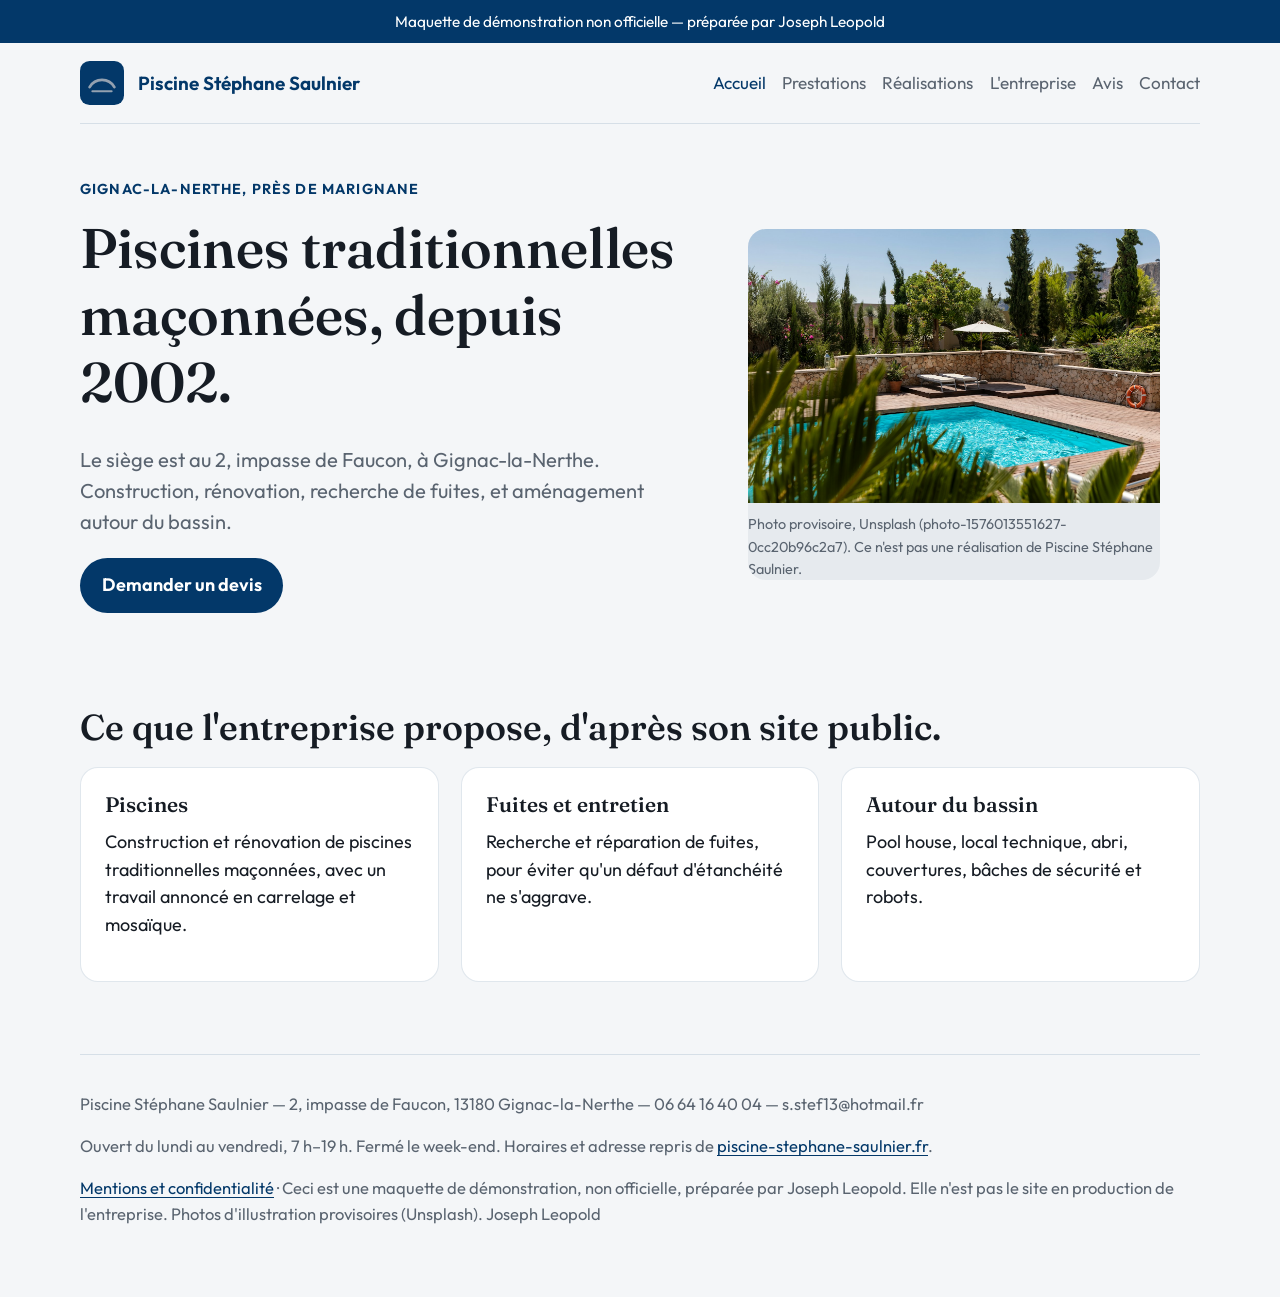
==== index.html @ 535b2942 "Maquette de démonstration non officielle — Piscine Stéphane Saulnier" ====
<!DOCTYPE html>
<html lang="fr">
<head>
  <meta charset="utf-8"/>
  <meta name="viewport" content="width=device-width, initial-scale=1"/>
  <meta name="robots" content="noindex, nofollow"/>
  <meta name="description" content="Maquette de démonstration non officielle — préparée par Joseph Leopold."/>
  <title>Piscine Stéphane Saulnier — Gignac-la-Nerthe</title>
  <link rel="preconnect" href="https://fonts.googleapis.com"/>
  <link rel="preconnect" href="https://fonts.gstatic.com" crossorigin/>
  <link href="https://fonts.googleapis.com/css2?family=Fraunces:opsz,wght@9..144,500;9..144,600&family=Outfit:wght@400;500;650&display=swap" rel="stylesheet"/>
  <link rel="stylesheet" href="css/style.css"/>
</head>
<body>
  <div class="banner">Maquette de démonstration non officielle — préparée par Joseph Leopold</div>
  <div class="wrap">
    <header class="site">
      <a class="brand" href="index.html"><svg width="44" height="44" viewBox="0 0 64 64" aria-hidden="true">
  <rect width="64" height="64" rx="14" fill="#033869"/>
  <path d="M14 38c8-14 28-14 36 0" fill="none" stroke="#94A1B0" stroke-width="4" stroke-linecap="round"/>
  <path d="M18 44h28" stroke="#94A1B0" stroke-width="3" stroke-linecap="round"/>
</svg><span>Piscine Stéphane Saulnier</span></a>
      <nav class="menu"><a href="index.html" aria-current="page">Accueil</a><a href="prestations.html">Prestations</a><a href="realisations.html">Réalisations</a><a href="a-propos.html">L'entreprise</a><a href="avis.html">Avis</a><a href="contact.html">Contact</a></nav>
    </header>
    
    <section class="hero">
      <div class="grid-2">
        <div>
          <p class="kicker">Gignac-la-Nerthe, près de Marignane</p>
          <h1>Piscines traditionnelles maçonnées, depuis 2002.</h1>
          <p class="lead">Le siège est au 2, impasse de Faucon, à Gignac-la-Nerthe. Construction, rénovation, recherche de fuites, et aménagement autour du bassin.</p>
          <p><a class="btn" href="contact.html">Demander un devis</a></p>
        </div>
        <figure class="photo">
          <img src="img/bassin-1.jpg" alt="Bassin extérieur, photographie d'illustration"/>
          <figcaption class="caption">Photo provisoire, Unsplash (photo-1576013551627-0cc20b96c2a7). Ce n'est pas une réalisation de Piscine Stéphane Saulnier.</figcaption>
        </figure>
      </div>
    </section>
    <section class="block">
      <h2>Ce que l'entreprise propose, d'après son site public.</h2>
      <div class="grid-3">
        <article class="card">
          <h3>Piscines</h3>
          <p>Construction et rénovation de piscines traditionnelles maçonnées, avec un travail annoncé en carrelage et mosaïque.</p>
        </article>
        <article class="card">
          <h3>Fuites et entretien</h3>
          <p>Recherche et réparation de fuites, pour éviter qu'un défaut d'étanchéité ne s'aggrave.</p>
        </article>
        <article class="card">
          <h3>Autour du bassin</h3>
          <p>Pool house, local technique, abri, couvertures, bâches de sécurité et robots.</p>
        </article>
      </div>
    </section>

    <footer class="site">
      <p>Piscine Stéphane Saulnier — 2, impasse de Faucon, 13180 Gignac-la-Nerthe — 06 64 16 40 04 — s.stef13@hotmail.fr</p>
      <p>Ouvert du lundi au vendredi, 7 h–19 h. Fermé le week-end. Horaires et adresse repris de <a href="https://www.piscine-stephane-saulnier.fr/">piscine-stephane-saulnier.fr</a>.</p>
      <p><a href="mentions.html">Mentions et confidentialité</a> · Ceci est une maquette de démonstration, non officielle, préparée par Joseph Leopold. Elle n'est pas le site en production de l'entreprise. Photos d'illustration provisoires (Unsplash). Joseph Leopold</p>
    </footer>
  </div>
  <script src="js/main.js"></script>
</body>
</html>
---- css/style.css ----
/* Maquette de démonstration — Piscine Stéphane Saulnier. Non officielle. */
:root{
  --navy:#033869;
  --gray:#94A1B0;
  --bg:#F4F6F8;
  --ink:#161C24;
  --muted:#5A6470;
  --card:#fff;
  --line:rgba(3,56,105,.12);
  --max:1120px;
}
*{box-sizing:border-box}
html,body{margin:0;padding:0;background:var(--bg);color:var(--ink);font-family:Outfit,system-ui,sans-serif;font-size:18px;line-height:1.55;overflow-x:hidden}
img{max-width:100%;height:auto;display:block}
a{color:var(--navy);text-decoration-thickness:1px;text-underline-offset:3px}
a:hover{color:#02244a}
h1,h2,h3{font-family:Fraunces,Georgia,serif;font-weight:560;line-height:1.2;margin:0 0 .5em;color:var(--ink)}
h1{font-size:clamp(2rem,5vw,3.1rem)}
h2{font-size:clamp(1.45rem,3vw,2rem)}
p{margin:0 0 1em;overflow-wrap:anywhere}
.wrap{width:min(var(--max), calc(100% - 2.4rem));margin-inline:auto}
.banner{background:var(--navy);color:#fff;font-size:.85rem;padding:.55rem 1.2rem;text-align:center}
header.site{display:flex;align-items:center;justify-content:space-between;gap:1rem;padding:1rem 0;position:sticky;top:0;background:var(--bg);border-bottom:1px solid var(--line);z-index:10}
.brand{display:flex;align-items:center;gap:.75rem;color:inherit;text-decoration:none;min-width:0}
.brand svg{flex:0 0 auto}
.brand span{font-weight:650;font-size:1.05rem;color:var(--navy)}
nav.menu{display:flex;flex-wrap:wrap;gap:.3rem .9rem;justify-content:flex-end}
nav.menu a{text-decoration:none;font-size:.95rem;color:var(--muted)}
nav.menu a[aria-current="page"],nav.menu a:hover{color:var(--navy)}
.hero{padding:3rem 0 2.2rem}
.kicker{color:var(--navy);letter-spacing:.08em;text-transform:uppercase;font-size:.8rem;font-weight:650;margin-bottom:.8rem}
.lead{font-size:1.12rem;color:var(--muted);max-width:38rem}
.btn{display:inline-block;background:var(--navy);color:#fff;text-decoration:none;font-weight:650;padding:.75rem 1.2rem;border-radius:999px;border:0;cursor:pointer;font-family:inherit;font-size:1rem}
.btn:hover{color:#fff;filter:brightness(1.08)}
.grid-2{display:grid;grid-template-columns:1fr;gap:1.5rem}
.grid-3{display:grid;grid-template-columns:1fr;gap:1.2rem}
@media(min-width:800px){
  .grid-2{grid-template-columns:1.1fr .9fr;align-items:center}
  .grid-3{grid-template-columns:repeat(3,1fr)}
}
.card{background:var(--card);border:1px solid var(--line);border-radius:18px;padding:1.3rem 1.35rem}
.photo{border-radius:18px;overflow:hidden;background:#e6eaee}
.photo img{width:100%;object-fit:cover}
.caption{font-size:.8rem;color:var(--muted);margin-top:.55rem}
section.block{padding:2rem 0}
.notice{font-size:.92rem;color:var(--muted);border-left:3px solid var(--navy);padding-left:1rem}
footer.site{border-top:1px solid var(--line);padding:2rem 0 3rem;margin-top:2rem;color:var(--muted);font-size:.92rem}
.hours{display:grid;grid-template-columns:auto 1fr;gap:.2rem 1.2rem}
form.devis label{display:block;margin:.7rem 0 .3rem;font-size:.95rem}
form.devis input,form.devis textarea{width:100%;background:#fff;color:var(--ink);border:1px solid var(--line);border-radius:10px;padding:.7rem .8rem;font:inherit}
form.devis textarea{min-height:8rem;resize:vertical}
.form-note{margin-top:1rem;color:var(--muted)}
.quote footer{margin-top:.6rem;color:var(--muted);font-size:.9rem}
@media(max-width:799px){
  header.site{flex-wrap:wrap}
  nav.menu{width:100%}
}
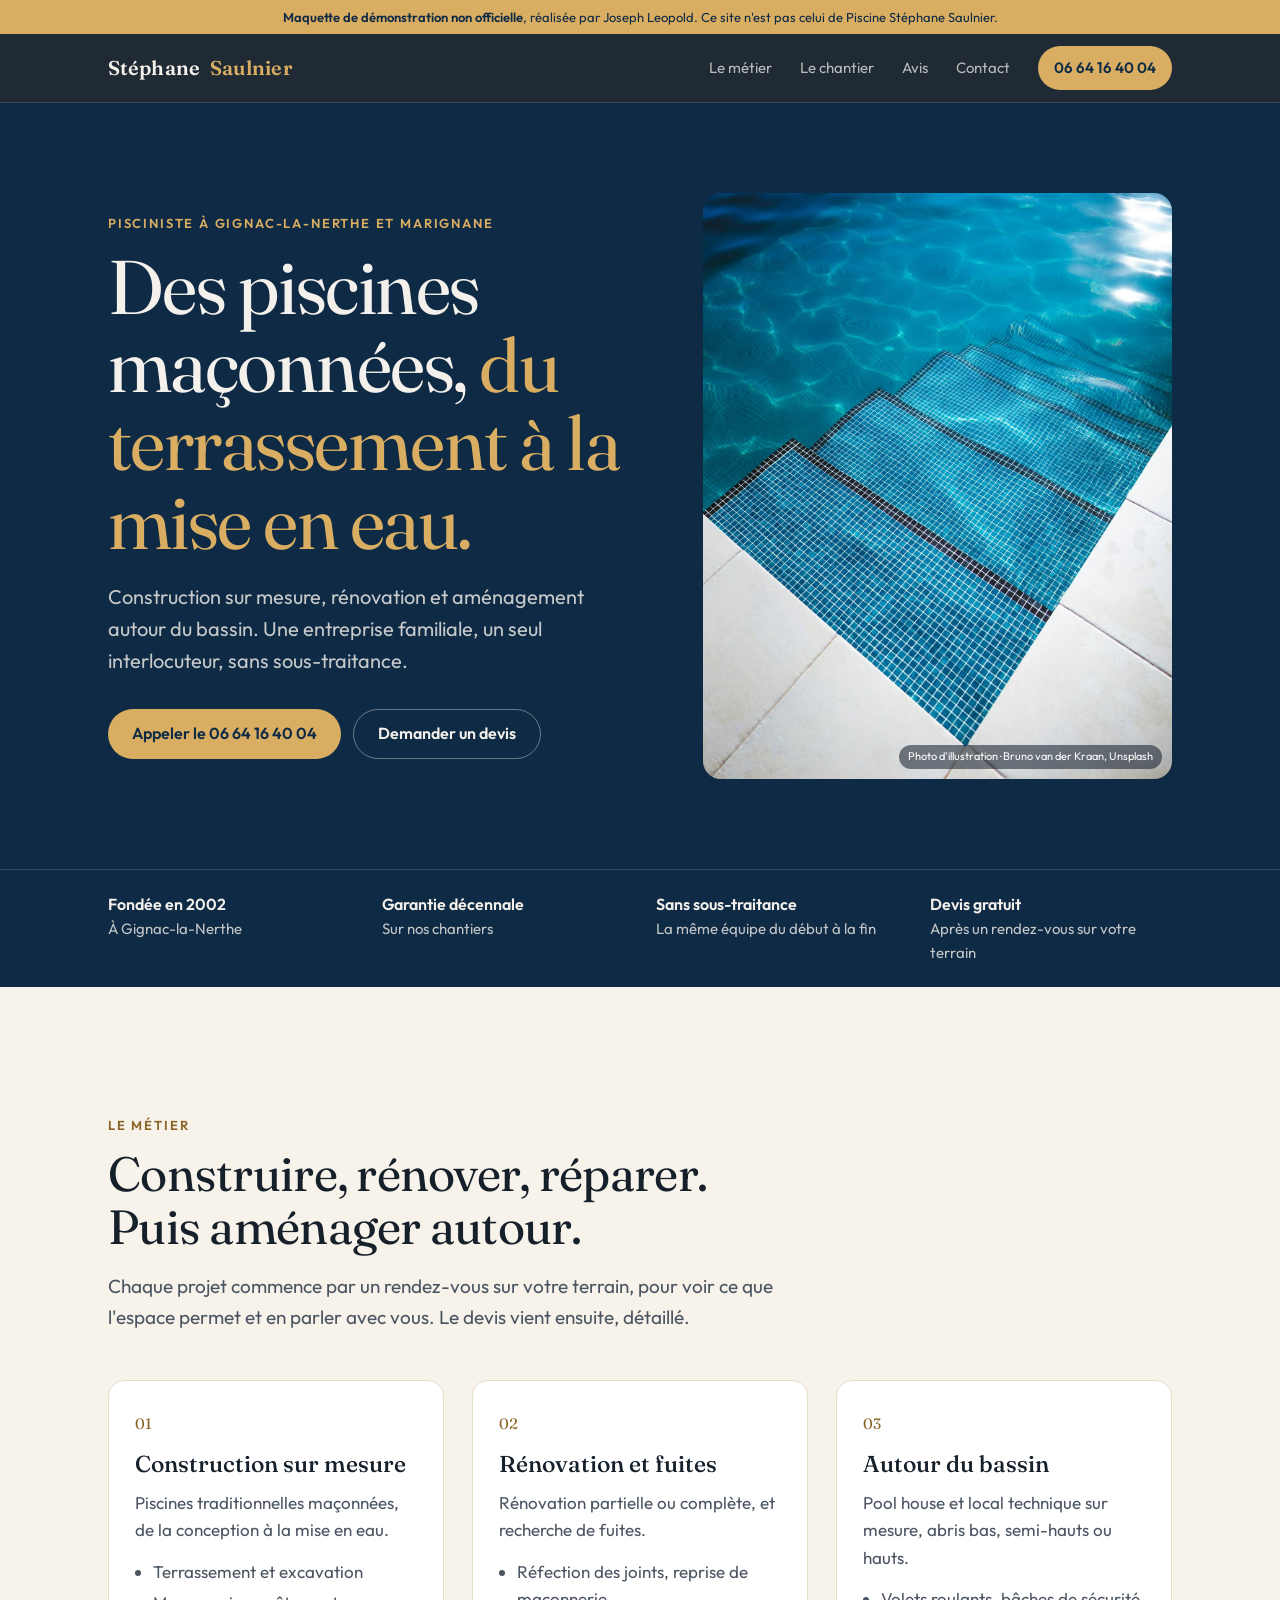
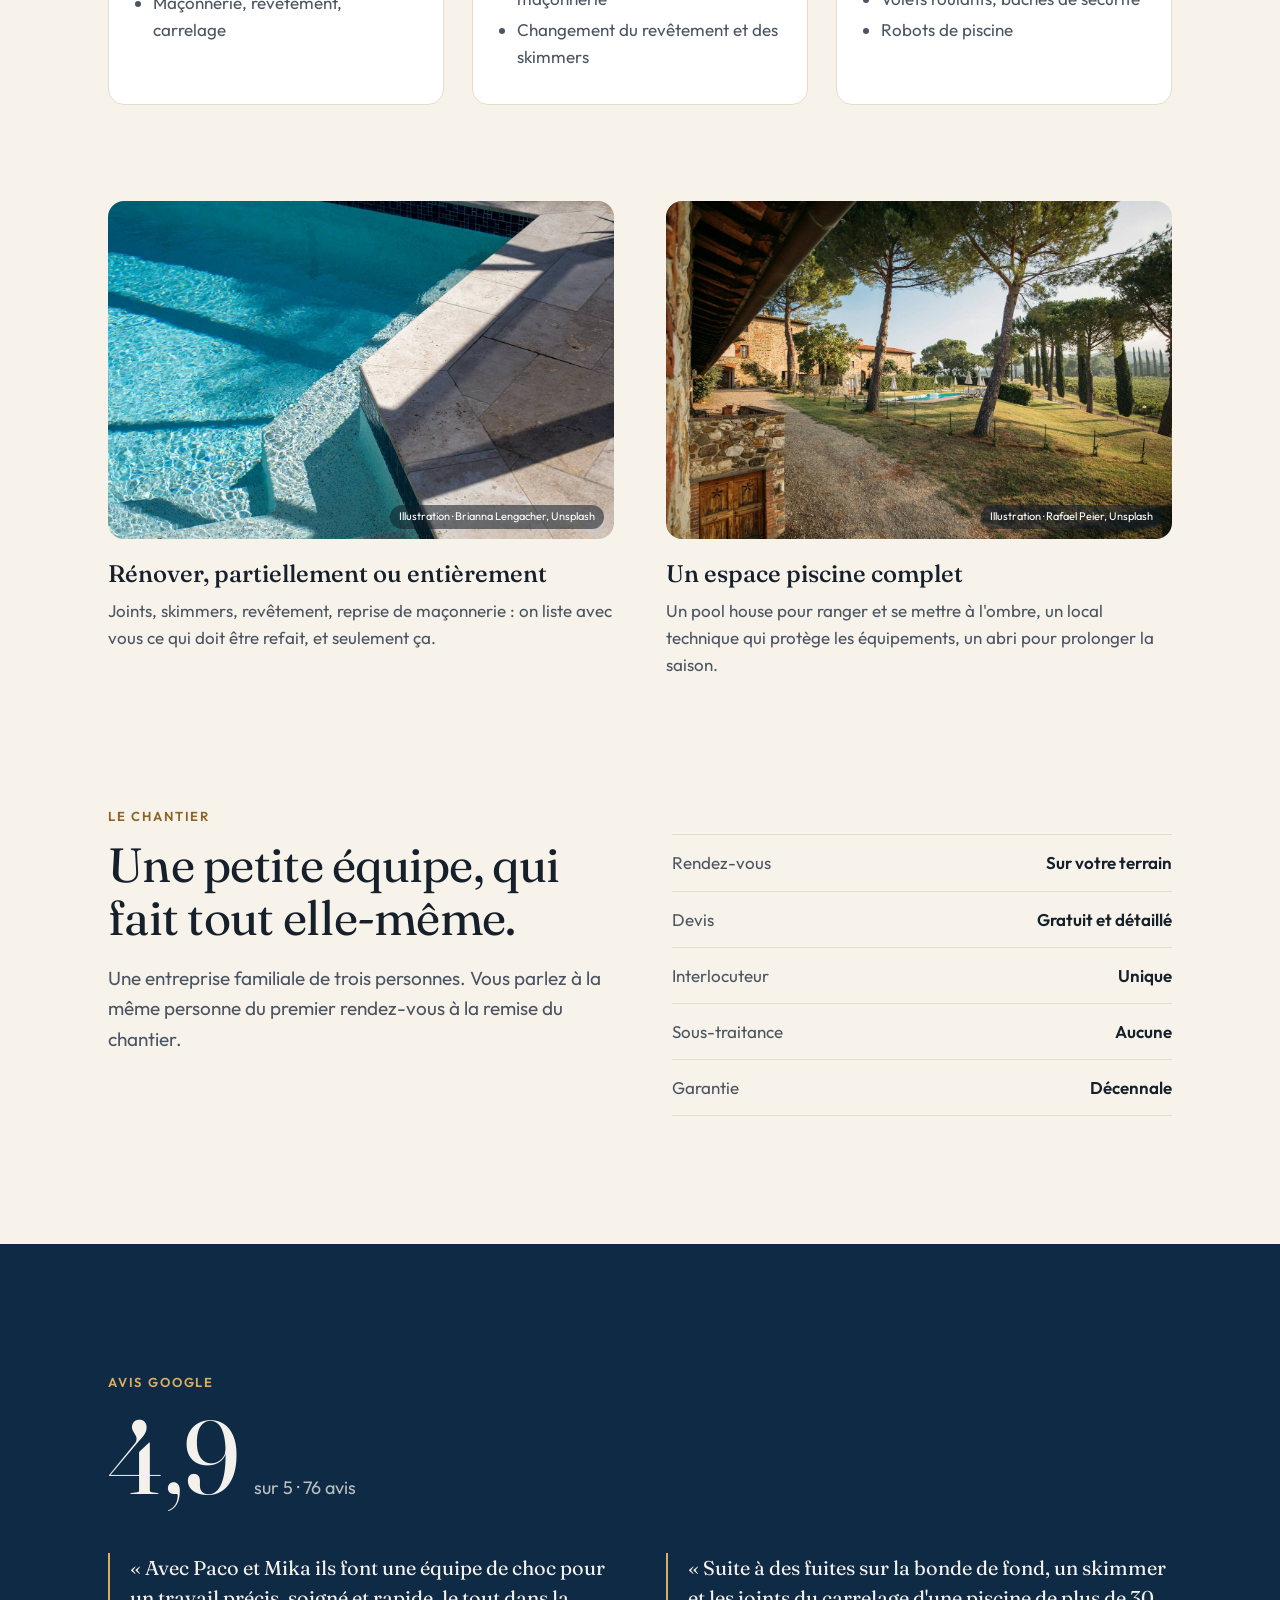
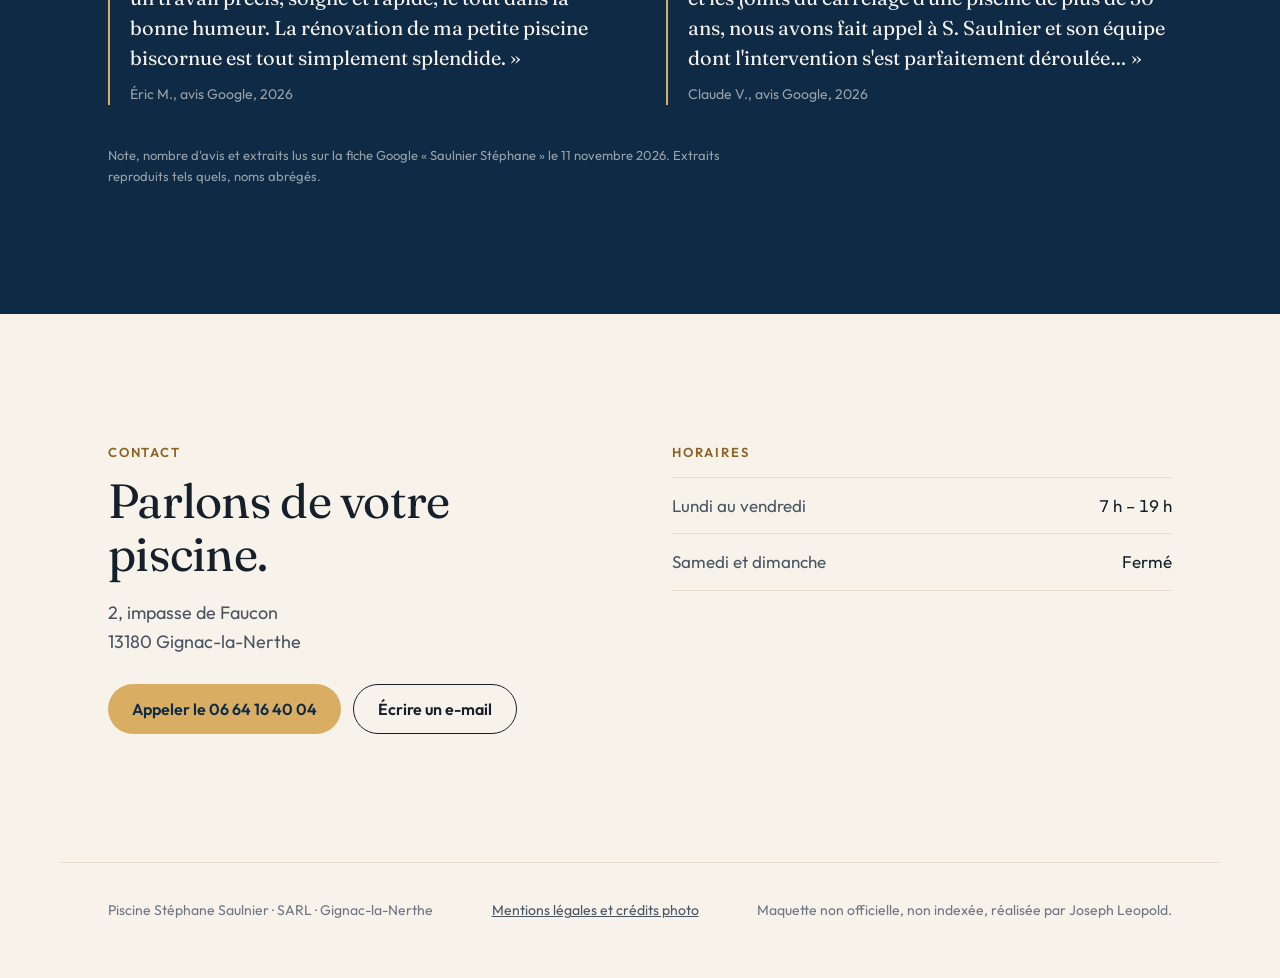
==== commit d12e6f4a: "Maquette relue : une page, photos Unsplash creditees, avis Google lus le 11/11/2026" ====
--- a/index.html
+++ b/index.html
@@ -1,66 +1,155 @@
 <!DOCTYPE html>
 <html lang="fr">
 <head>
-  <meta charset="utf-8"/>
-  <meta name="viewport" content="width=device-width, initial-scale=1"/>
-  <meta name="robots" content="noindex, nofollow"/>
-  <meta name="description" content="Maquette de démonstration non officielle — préparée par Joseph Leopold."/>
-  <title>Piscine Stéphane Saulnier — Gignac-la-Nerthe</title>
-  <link rel="preconnect" href="https://fonts.googleapis.com"/>
-  <link rel="preconnect" href="https://fonts.gstatic.com" crossorigin/>
-  <link href="https://fonts.googleapis.com/css2?family=Fraunces:opsz,wght@9..144,500;9..144,600&family=Outfit:wght@400;500;650&display=swap" rel="stylesheet"/>
-  <link rel="stylesheet" href="css/style.css"/>
+<meta charset="utf-8">
+<meta name="viewport" content="width=device-width, initial-scale=1">
+<meta name="robots" content="noindex, nofollow, noarchive">
+<title>Piscine Stéphane Saulnier · Gignac-la-Nerthe (maquette non officielle)</title>
+<meta name="description" content="Maquette de démonstration non officielle, réalisée par Joseph Leopold. Ce site n'est pas celui de Piscine Stéphane Saulnier.">
+<link rel="preconnect" href="https://fonts.googleapis.com">
+<link rel="preconnect" href="https://fonts.gstatic.com" crossorigin>
+<link href="https://fonts.googleapis.com/css2?family=Fraunces:opsz,wght@9..144,400;9..144,500;9..144,600&family=Outfit:wght@400;600&display=swap" rel="stylesheet">
+<link rel="stylesheet" href="css/style.css">
 </head>
 <body>
-  <div class="banner">Maquette de démonstration non officielle — préparée par Joseph Leopold</div>
-  <div class="wrap">
-    <header class="site">
-      <a class="brand" href="index.html"><svg width="44" height="44" viewBox="0 0 64 64" aria-hidden="true">
-  <rect width="64" height="64" rx="14" fill="#033869"/>
-  <path d="M14 38c8-14 28-14 36 0" fill="none" stroke="#94A1B0" stroke-width="4" stroke-linecap="round"/>
-  <path d="M18 44h28" stroke="#94A1B0" stroke-width="3" stroke-linecap="round"/>
-</svg><span>Piscine Stéphane Saulnier</span></a>
-      <nav class="menu"><a href="index.html" aria-current="page">Accueil</a><a href="prestations.html">Prestations</a><a href="realisations.html">Réalisations</a><a href="a-propos.html">L'entreprise</a><a href="avis.html">Avis</a><a href="contact.html">Contact</a></nav>
-    </header>
-    
-    <section class="hero">
-      <div class="grid-2">
-        <div>
-          <p class="kicker">Gignac-la-Nerthe, près de Marignane</p>
-          <h1>Piscines traditionnelles maçonnées, depuis 2002.</h1>
-          <p class="lead">Le siège est au 2, impasse de Faucon, à Gignac-la-Nerthe. Construction, rénovation, recherche de fuites, et aménagement autour du bassin.</p>
-          <p><a class="btn" href="contact.html">Demander un devis</a></p>
+<div class="demo"><strong>Maquette de démonstration non officielle</strong>, réalisée par Joseph Leopold. Ce site n'est pas celui de Piscine Stéphane Saulnier.</div>
+<header>
+  <div class="bar">
+    <a class="brand" href="#top" aria-label="Piscine Stéphane Saulnier, accueil">Stéphane <em>Saulnier</em></a>
+    <nav>
+      <a class="link" href="#metier">Le métier</a>
+      <a class="link" href="#chantier">Le chantier</a>
+      <a class="link" href="#avis">Avis</a>
+      <a class="link" href="#contact">Contact</a>
+      <a class="call" href="tel:+33664164004">06 64 16 40 04</a>
+    </nav>
+  </div>
+</header>
+<main id="top">
+  <div class="hero">
+    <div class="in">
+      <div>
+        <p class="eyebrow">Pisciniste à Gignac-la-Nerthe et Marignane</p>
+        <h1>Des piscines maçonnées, <span>du terrassement à la mise en eau.</span></h1>
+        <p class="lead">Construction sur mesure, rénovation et aménagement autour du bassin. Une entreprise familiale, un seul interlocuteur, sans sous-traitance.</p>
+        <div class="actions">
+          <a class="btn primary" href="tel:+33664164004">Appeler le 06 64 16 40 04</a>
+          <a class="btn ghost" href="mailto:s.stef13@hotmail.fr?subject=Demande%20de%20devis">Demander un devis</a>
         </div>
-        <figure class="photo">
-          <img src="img/bassin-1.jpg" alt="Bassin extérieur, photographie d'illustration"/>
-          <figcaption class="caption">Photo provisoire, Unsplash (photo-1576013551627-0cc20b96c2a7). Ce n'est pas une réalisation de Piscine Stéphane Saulnier.</figcaption>
+      </div>
+      <figure>
+        <img src="img/hero.jpg" width="1300" height="1949" alt="Marches de piscine en mosaïque bleue, margelles claires" fetchpriority="high">
+        <a class="credit" href="https://unsplash.com/photos/a-blue-swimming-pool-with-a-white-tiled-floor-SZccHu21TDw" rel="noopener">Photo d'illustration · Bruno van der Kraan, Unsplash</a>
+      </figure>
+    </div>
+  </div>
+  <div class="strip">
+    <ul>
+      <li><b>Fondée en 2002</b>À Gignac-la-Nerthe</li>
+      <li><b>Garantie décennale</b>Sur nos chantiers</li>
+      <li><b>Sans sous-traitance</b>La même équipe du début à la fin</li>
+      <li><b>Devis gratuit</b>Après un rendez-vous sur votre terrain</li>
+    </ul>
+  </div>
+
+  <section id="metier">
+    <p class="eyebrow">Le métier</p>
+    <h2>Construire, rénover, réparer. Puis aménager autour.</h2>
+    <p class="intro">Chaque projet commence par un rendez-vous sur votre terrain, pour voir ce que l'espace permet et en parler avec vous. Le devis vient ensuite, détaillé.</p>
+    <div class="offer">
+      <article>
+        <span class="num">01</span>
+        <h3>Construction sur mesure</h3>
+        <p>Piscines traditionnelles maçonnées, de la conception à la mise en eau.</p>
+        <ul><li>Terrassement et excavation</li><li>Maçonnerie, revêtement, carrelage</li></ul>
+      </article>
+      <article>
+        <span class="num">02</span>
+        <h3>Rénovation et fuites</h3>
+        <p>Rénovation partielle ou complète, et recherche de fuites.</p>
+        <ul><li>Réfection des joints, reprise de maçonnerie</li><li>Changement du revêtement et des skimmers</li></ul>
+      </article>
+      <article>
+        <span class="num">03</span>
+        <h3>Autour du bassin</h3>
+        <p>Pool house et local technique sur mesure, abris bas, semi-hauts ou hauts.</p>
+        <ul><li>Volets roulants, bâches de sécurité</li><li>Robots de piscine</li></ul>
+      </article>
+    </div>
+    <div class="duo">
+      <div>
+        <figure>
+          <img src="img/renovation.jpg" width="1400" height="933" alt="Bassin aux margelles de pierre claire" loading="eager">
+          <a class="credit" href="https://unsplash.com/photos/an-empty-swimming-pool-with-no-people-in-it-dnAh16blVUk" rel="noopener">Illustration · Brianna Lengacher, Unsplash</a>
         </figure>
+        <h3>Rénover, partiellement ou entièrement</h3>
+        <p>Joints, skimmers, revêtement, reprise de maçonnerie : on liste avec vous ce qui doit être refait, et seulement ça.</p>
       </div>
-    </section>
-    <section class="block">
-      <h2>Ce que l'entreprise propose, d'après son site public.</h2>
-      <div class="grid-3">
-        <article class="card">
-          <h3>Piscines</h3>
-          <p>Construction et rénovation de piscines traditionnelles maçonnées, avec un travail annoncé en carrelage et mosaïque.</p>
-        </article>
-        <article class="card">
-          <h3>Fuites et entretien</h3>
-          <p>Recherche et réparation de fuites, pour éviter qu'un défaut d'étanchéité ne s'aggrave.</p>
-        </article>
-        <article class="card">
-          <h3>Autour du bassin</h3>
-          <p>Pool house, local technique, abri, couvertures, bâches de sécurité et robots.</p>
-        </article>
+      <div>
+        <figure>
+          <img src="img/amenagement.jpg" width="1400" height="933" alt="Jardin méditerranéen avec pins, piscine au loin" loading="eager">
+          <a class="credit" href="https://unsplash.com/photos/a-beautiful-tuscan-villa-with-a-pool-and-tall-trees-fAI05mLZ48Q" rel="noopener">Illustration · Rafael Peier, Unsplash</a>
+        </figure>
+        <h3>Un espace piscine complet</h3>
+        <p>Un pool house pour ranger et se mettre à l'ombre, un local technique qui protège les équipements, un abri pour prolonger la saison.</p>
       </div>
-    </section>
+    </div>
+  </section>
 
-    <footer class="site">
-      <p>Piscine Stéphane Saulnier — 2, impasse de Faucon, 13180 Gignac-la-Nerthe — 06 64 16 40 04 — s.stef13@hotmail.fr</p>
-      <p>Ouvert du lundi au vendredi, 7 h–19 h. Fermé le week-end. Horaires et adresse repris de <a href="https://www.piscine-stephane-saulnier.fr/">piscine-stephane-saulnier.fr</a>.</p>
-      <p><a href="mentions.html">Mentions et confidentialité</a> · Ceci est une maquette de démonstration, non officielle, préparée par Joseph Leopold. Elle n'est pas le site en production de l'entreprise. Photos d'illustration provisoires (Unsplash). Joseph Leopold</p>
-    </footer>
-  </div>
-  <script src="js/main.js"></script>
+  <section id="chantier" style="padding-top:0">
+    <div class="contact">
+      <div>
+        <p class="eyebrow">Le chantier</p>
+        <h2>Une petite équipe, qui fait tout elle-même.</h2>
+        <p class="intro">Une entreprise familiale de trois personnes. Vous parlez à la même personne du premier rendez-vous à la remise du chantier.</p>
+      </div>
+      <ul class="facts">
+        <li>Rendez-vous <b>Sur votre terrain</b></li>
+        <li>Devis <b>Gratuit et détaillé</b></li>
+        <li>Interlocuteur <b>Unique</b></li>
+        <li>Sous-traitance <b>Aucune</b></li>
+        <li>Garantie <b>Décennale</b></li>
+      </ul>
+    </div>
+  </section>
+
+  <section class="reviews" id="avis">
+    <div class="in">
+      <p class="eyebrow">Avis Google</p>
+      <div class="score"><span class="n">4,9</span><span class="s">sur 5 · 76 avis</span></div>
+      <div class="quotes">
+        <blockquote>« Avec Paco et Mika ils font une équipe de choc pour un travail précis, soigné et rapide, le tout dans la bonne humeur. La rénovation de ma petite piscine biscornue est tout simplement splendide. »<footer>Éric M., avis Google, 2026</footer></blockquote>
+        <blockquote>« Suite à des fuites sur la bonde de fond, un skimmer et les joints du carrelage d'une piscine de plus de 30 ans, nous avons fait appel à S. Saulnier et son équipe dont l'intervention s'est parfaitement déroulée… »<footer>Claude V., avis Google, 2026</footer></blockquote>
+      </div>
+      <p class="src">Note, nombre d'avis et extraits lus sur la fiche Google « Saulnier Stéphane » le 11 novembre 2026. Extraits reproduits tels quels, noms abrégés.</p>
+    </div>
+  </section>
+
+  <section id="contact">
+    <div class="contact">
+      <div>
+        <p class="eyebrow">Contact</p>
+        <h2>Parlons de votre piscine.</h2>
+        <p class="addr">2, impasse de Faucon<br>13180 Gignac-la-Nerthe</p>
+        <div class="actions">
+          <a class="btn primary" href="tel:+33664164004">Appeler le 06 64 16 40 04</a>
+          <a class="btn ghost dark" href="mailto:s.stef13@hotmail.fr">Écrire un e-mail</a>
+        </div>
+      </div>
+      <div>
+        <p class="eyebrow">Horaires</p>
+        <ul class="hours">
+          <li><span>Lundi au vendredi</span><span>7 h – 19 h</span></li>
+          <li><span>Samedi et dimanche</span><span>Fermé</span></li>
+        </ul>
+      </div>
+    </div>
+  </section>
+</main>
+<footer class="site">
+  <span>Piscine Stéphane Saulnier · SARL · Gignac-la-Nerthe</span>
+  <span><a href="mentions.html">Mentions légales et crédits photo</a></span>
+  <span>Maquette non officielle, non indexée, réalisée par Joseph Leopold.</span>
+</footer>
 </body>
 </html>
--- a/css/style.css
+++ b/css/style.css
@@ -1,57 +1,92 @@
-/* Maquette de démonstration — Piscine Stéphane Saulnier. Non officielle. */
 :root{
-  --navy:#033869;
-  --gray:#94A1B0;
-  --bg:#F4F6F8;
-  --ink:#161C24;
-  --muted:#5A6470;
-  --card:#fff;
-  --line:rgba(3,56,105,.12);
-  --max:1120px;
+  --night:#0F2A44; --night-2:#16365A; --line-d:rgba(244,241,236,.14);
+  --paper:#F7F2EA; --card:#FFFFFF; --line:#E6DCCB;
+  --ink:#16202B; --ink-2:#4B5562; --ink-3:#6E7682;
+  --orange:#D9AE63; --orange-2:#C49548; --sand-ink:#8A6424; --cream:#F4F1EC;
+  --serif:"Fraunces",Georgia,serif; --sans:"Outfit",system-ui,-apple-system,"Segoe UI",sans-serif;
+  --max:1160px; --pad:clamp(20px,5vw,48px);
 }
-*{box-sizing:border-box}
-html,body{margin:0;padding:0;background:var(--bg);color:var(--ink);font-family:Outfit,system-ui,sans-serif;font-size:18px;line-height:1.55;overflow-x:hidden}
-img{max-width:100%;height:auto;display:block}
-a{color:var(--navy);text-decoration-thickness:1px;text-underline-offset:3px}
-a:hover{color:#02244a}
-h1,h2,h3{font-family:Fraunces,Georgia,serif;font-weight:560;line-height:1.2;margin:0 0 .5em;color:var(--ink)}
-h1{font-size:clamp(2rem,5vw,3.1rem)}
-h2{font-size:clamp(1.45rem,3vw,2rem)}
-p{margin:0 0 1em;overflow-wrap:anywhere}
-.wrap{width:min(var(--max), calc(100% - 2.4rem));margin-inline:auto}
-.banner{background:var(--navy);color:#fff;font-size:.85rem;padding:.55rem 1.2rem;text-align:center}
-header.site{display:flex;align-items:center;justify-content:space-between;gap:1rem;padding:1rem 0;position:sticky;top:0;background:var(--bg);border-bottom:1px solid var(--line);z-index:10}
-.brand{display:flex;align-items:center;gap:.75rem;color:inherit;text-decoration:none;min-width:0}
-.brand svg{flex:0 0 auto}
-.brand span{font-weight:650;font-size:1.05rem;color:var(--navy)}
-nav.menu{display:flex;flex-wrap:wrap;gap:.3rem .9rem;justify-content:flex-end}
-nav.menu a{text-decoration:none;font-size:.95rem;color:var(--muted)}
-nav.menu a[aria-current="page"],nav.menu a:hover{color:var(--navy)}
-.hero{padding:3rem 0 2.2rem}
-.kicker{color:var(--navy);letter-spacing:.08em;text-transform:uppercase;font-size:.8rem;font-weight:650;margin-bottom:.8rem}
-.lead{font-size:1.12rem;color:var(--muted);max-width:38rem}
-.btn{display:inline-block;background:var(--navy);color:#fff;text-decoration:none;font-weight:650;padding:.75rem 1.2rem;border-radius:999px;border:0;cursor:pointer;font-family:inherit;font-size:1rem}
-.btn:hover{color:#fff;filter:brightness(1.08)}
-.grid-2{display:grid;grid-template-columns:1fr;gap:1.5rem}
-.grid-3{display:grid;grid-template-columns:1fr;gap:1.2rem}
-@media(min-width:800px){
-  .grid-2{grid-template-columns:1.1fr .9fr;align-items:center}
-  .grid-3{grid-template-columns:repeat(3,1fr)}
-}
-.card{background:var(--card);border:1px solid var(--line);border-radius:18px;padding:1.3rem 1.35rem}
-.photo{border-radius:18px;overflow:hidden;background:#e6eaee}
-.photo img{width:100%;object-fit:cover}
-.caption{font-size:.8rem;color:var(--muted);margin-top:.55rem}
-section.block{padding:2rem 0}
-.notice{font-size:.92rem;color:var(--muted);border-left:3px solid var(--navy);padding-left:1rem}
-footer.site{border-top:1px solid var(--line);padding:2rem 0 3rem;margin-top:2rem;color:var(--muted);font-size:.92rem}
-.hours{display:grid;grid-template-columns:auto 1fr;gap:.2rem 1.2rem}
-form.devis label{display:block;margin:.7rem 0 .3rem;font-size:.95rem}
-form.devis input,form.devis textarea{width:100%;background:#fff;color:var(--ink);border:1px solid var(--line);border-radius:10px;padding:.7rem .8rem;font:inherit}
-form.devis textarea{min-height:8rem;resize:vertical}
-.form-note{margin-top:1rem;color:var(--muted)}
-.quote footer{margin-top:.6rem;color:var(--muted);font-size:.9rem}
-@media(max-width:799px){
-  header.site{flex-wrap:wrap}
-  nav.menu{width:100%}
-}
+*{box-sizing:border-box;margin:0;padding:0}
+html{scroll-behavior:smooth;-webkit-text-size-adjust:100%}
+body{background:var(--paper);color:var(--ink);font:400 17px/1.6 var(--sans);-webkit-font-smoothing:antialiased}
+img{display:block;max-width:100%;height:auto}
+a{color:inherit}
+.demo{background:var(--orange);color:#0F2A44;font-size:13px;line-height:1.4;text-align:center;padding:8px var(--pad)}
+.demo strong{font-weight:600}
+header{position:sticky;top:0;z-index:10;background:rgba(18,29,41,.94);backdrop-filter:blur(10px);-webkit-backdrop-filter:blur(10px);border-bottom:1px solid var(--line-d)}
+.bar{max-width:var(--max);margin:0 auto;padding:12px var(--pad);display:flex;align-items:center;justify-content:space-between;gap:16px}
+.brand{display:flex;align-items:center;gap:10px;text-decoration:none;color:var(--cream);font:600 20px/1 var(--serif);letter-spacing:.005em;white-space:nowrap}
+.brand em{font-style:normal;color:var(--orange)}
+nav{display:flex;align-items:center;gap:28px;font-size:15px}
+nav a{text-decoration:none;color:rgba(244,241,236,.72)}
+nav a:hover{color:var(--cream)}
+.call{display:inline-flex;align-items:center;text-decoration:none;font-weight:600;font-size:15px;color:#0F2A44 !important;background:var(--orange);padding:10px 16px;border-radius:999px;white-space:nowrap}
+.call:hover{background:var(--orange-2)}
+@media (max-width:880px){nav .link{display:none}}
+.hero{background:var(--night);color:var(--cream)}
+.hero .in{max-width:var(--max);margin:0 auto;padding:clamp(40px,7vw,96px) var(--pad) clamp(48px,7vw,96px);display:grid;grid-template-columns:1.05fr .95fr;gap:clamp(32px,6vw,88px);align-items:center}
+@media (max-width:880px){.hero .in{grid-template-columns:1fr}}
+.eyebrow{font-size:13px;letter-spacing:.14em;text-transform:uppercase;font-weight:600;color:var(--orange)}
+h1{font:400 clamp(40px,6.2vw,76px)/1.03 var(--serif);letter-spacing:-.02em;margin:14px 0 20px}
+h1 span{color:var(--orange)}
+.lead{font-size:clamp(17px,1.8vw,20px);color:rgba(244,241,236,.8);max-width:42ch}
+.hero .actions{margin-top:32px}
+.hero figure{position:relative;border-radius:18px;overflow:hidden;aspect-ratio:4/5;background:#26394a}
+.hero figure img{width:100%;height:100%;object-fit:cover;object-position:50% 70%}
+@media (max-width:880px){.hero figure{aspect-ratio:4/3}}
+.credit{position:absolute;right:10px;bottom:10px;font-size:11px;color:#fff;background:rgba(18,29,41,.55);padding:3px 9px;border-radius:999px;text-decoration:none}
+.btn{display:inline-flex;align-items:center;justify-content:center;min-height:50px;padding:0 24px;border-radius:999px;font-weight:600;text-decoration:none;font-size:16px}
+.btn.primary{background:var(--orange);color:#0F2A44}
+.btn.primary:hover{background:var(--orange-2)}
+.btn.ghost{border:1px solid rgba(244,241,236,.4);color:var(--cream)}
+.btn.ghost.dark{border-color:var(--ink);color:var(--ink)}
+.actions{display:flex;flex-wrap:wrap;gap:12px}
+.strip{border-top:1px solid var(--line-d);background:var(--night)}
+.strip ul{max-width:var(--max);margin:0 auto;padding:22px var(--pad);list-style:none;display:grid;grid-template-columns:repeat(4,1fr);gap:16px 32px;color:rgba(244,241,236,.78);font-size:15px}
+.strip b{display:block;color:var(--cream);font-weight:600;font-size:16px}
+@media (max-width:880px){.strip ul{grid-template-columns:1fr 1fr}}
+section{max-width:var(--max);margin:0 auto;padding:clamp(72px,10vw,128px) var(--pad)}
+h2{font:400 clamp(30px,4.2vw,48px)/1.1 var(--serif);letter-spacing:-.015em;margin:12px 0 18px;max-width:22ch}
+.intro{font-size:clamp(17px,1.9vw,19px);color:var(--ink-2);max-width:58ch}
+.offer{display:grid;grid-template-columns:repeat(3,1fr);gap:clamp(16px,2.4vw,28px);margin-top:48px}
+@media (max-width:880px){.offer{grid-template-columns:1fr}}
+.offer article{background:var(--card);border:1px solid var(--line);border-radius:16px;padding:28px 26px 30px}
+.offer .num{font:400 15px/1 var(--serif);color:var(--orange)}
+.offer h3{font:500 23px/1.25 var(--serif);margin:14px 0 10px}
+.offer p{color:var(--ink-2)}
+.offer ul{margin-top:14px;padding-left:18px;color:var(--ink-2)}
+.offer li{margin-bottom:4px}
+.duo{display:grid;grid-template-columns:1fr 1fr;gap:clamp(24px,4vw,56px);margin-top:clamp(56px,8vw,96px);align-items:start}
+@media (max-width:880px){.duo{grid-template-columns:1fr}}
+.duo figure{position:relative;border-radius:16px;overflow:hidden;aspect-ratio:3/2;background:#dfe5e6}
+.duo figure img{width:100%;height:100%;object-fit:cover}
+.duo h3{font:500 24px/1.25 var(--serif);margin:20px 0 8px}
+.duo p{color:var(--ink-2);max-width:48ch}
+.facts{list-style:none;margin-top:28px;border-top:1px solid var(--line)}
+.facts li{display:flex;justify-content:space-between;gap:16px;padding:14px 0;border-bottom:1px solid var(--line);color:var(--ink-2)}
+.facts li b{font-weight:600;color:var(--ink);text-align:right}
+.reviews{background:var(--night);color:var(--cream);max-width:none;padding-left:0;padding-right:0}
+.reviews .in{max-width:var(--max);margin:0 auto;padding:0 var(--pad)}
+.score{display:flex;align-items:baseline;gap:14px;flex-wrap:wrap;margin:12px 0 6px}
+.score .n{font:400 clamp(64px,9vw,104px)/1 var(--serif);color:var(--cream)}
+.score .s{color:rgba(244,241,236,.75);font-size:18px}
+.quotes{display:grid;grid-template-columns:repeat(2,1fr);gap:clamp(24px,4vw,64px);margin-top:44px}
+@media (max-width:880px){.quotes{grid-template-columns:1fr}}
+blockquote{font:400 20px/1.5 var(--serif);color:var(--cream);border-left:2px solid var(--orange);padding-left:20px}
+blockquote footer{font:400 14px/1.4 var(--sans);color:rgba(244,241,236,.6);margin-top:12px}
+.src{font-size:13px;color:rgba(244,241,236,.6);margin-top:40px;max-width:72ch}
+.contact{display:grid;grid-template-columns:1fr 1fr;gap:clamp(32px,5vw,80px)}
+@media (max-width:880px){.contact{grid-template-columns:1fr}}
+.contact .actions{margin-top:28px}
+.addr{font-size:18px;color:var(--ink-2);margin-top:6px}
+.hours{list-style:none;margin-top:14px;border-top:1px solid var(--line)}
+.hours li{display:flex;justify-content:space-between;flex-wrap:wrap;gap:4px 16px;padding:14px 0;border-bottom:1px solid var(--line);color:var(--ink-2)}
+.hours li span:last-child{color:var(--ink);font-variant-numeric:tabular-nums}
+footer.site{border-top:1px solid var(--line);max-width:var(--max);margin:0 auto;padding:36px var(--pad) 56px;font-size:14px;color:var(--ink-3);display:flex;flex-wrap:wrap;gap:12px 28px;justify-content:space-between}
+footer.site a{color:var(--ink-2)}
+.legal h3{font:500 20px/1.3 var(--serif);margin:36px 0 10px}
+.legal p,.legal li{color:var(--ink-2);max-width:70ch;margin-bottom:10px;overflow-wrap:anywhere}
+.legal ul{padding-left:20px}
+
+section:not(.reviews) .eyebrow{color:var(--sand-ink)}
+.offer .num{color:var(--sand-ink)}
